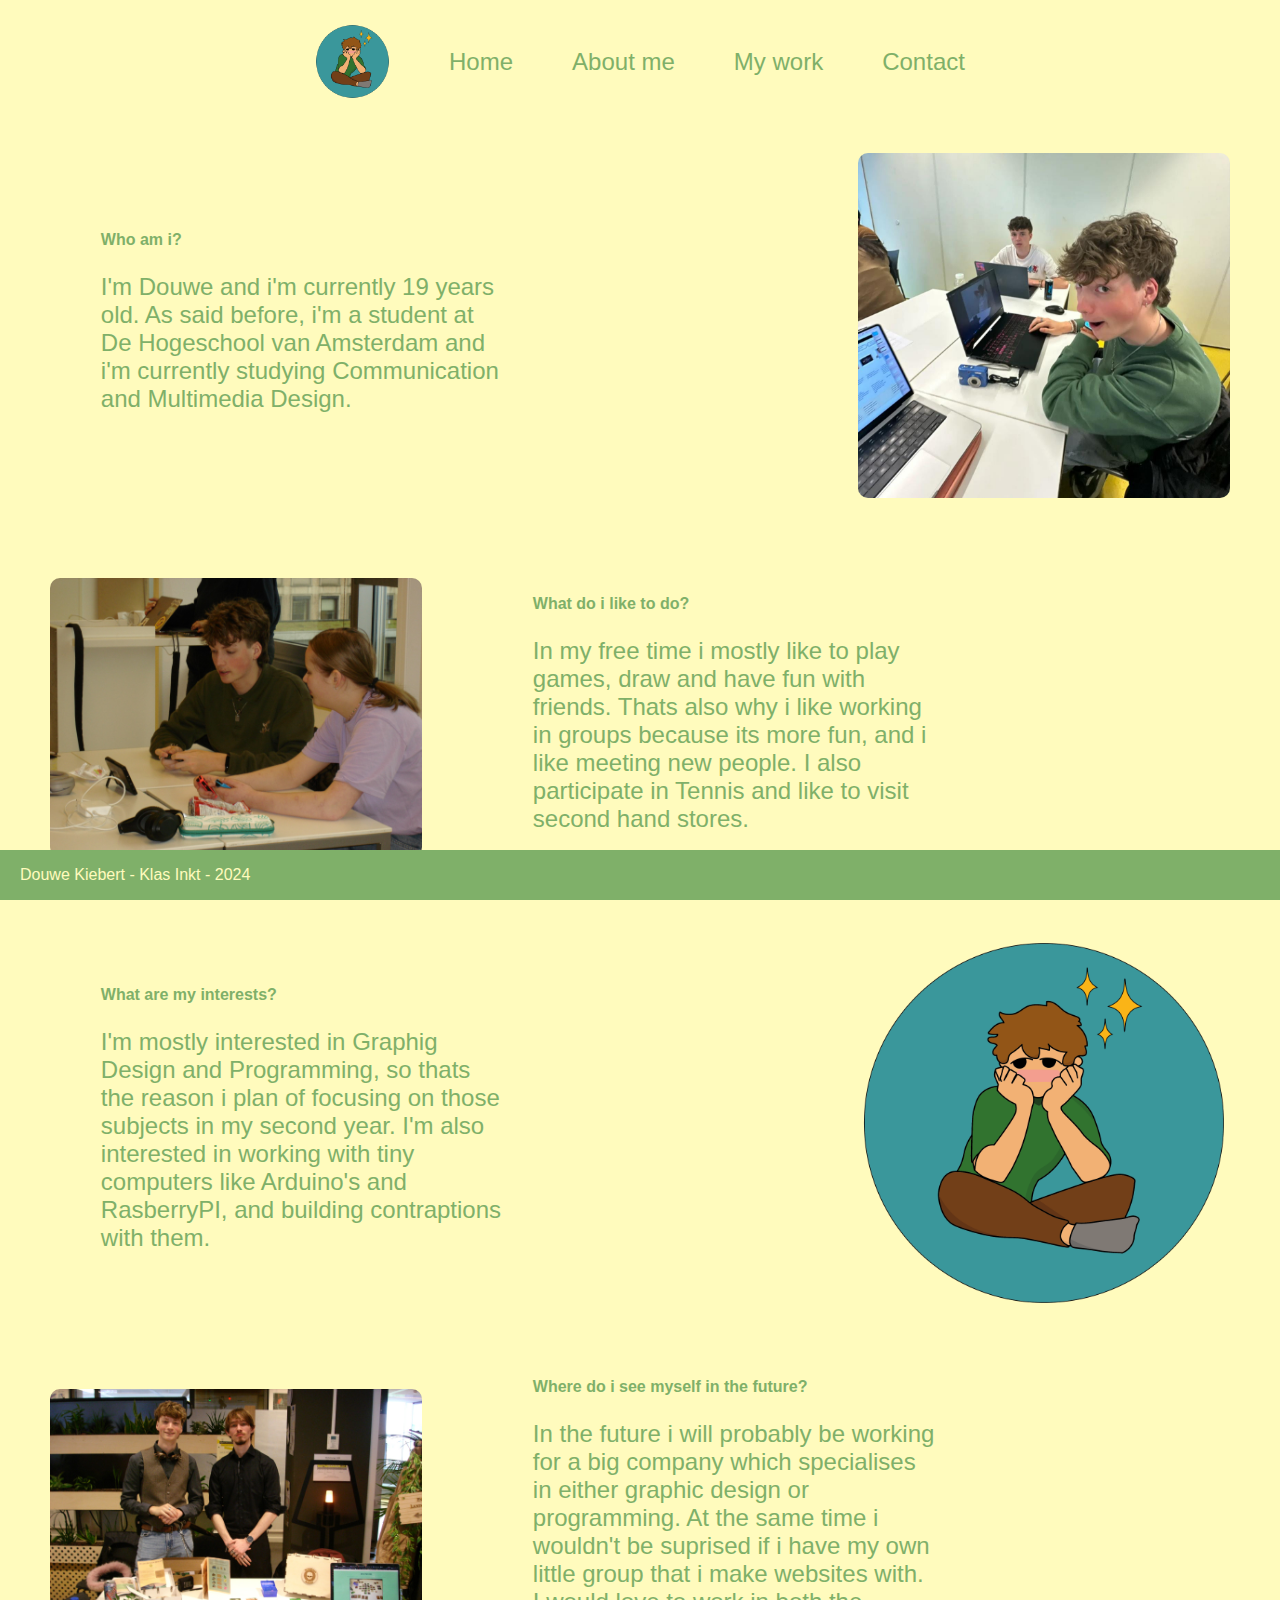
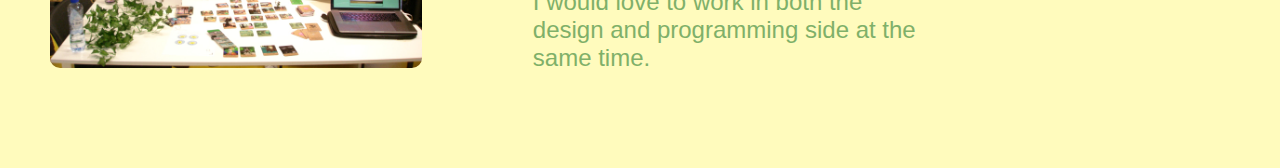
==== about.html @ fb81158d "Add files via upload" ====
<!DOCTYPE html>
<html lang="en">
  <head>
    <meta charset="UTF-8" />
    <meta name="viewport" content="width=device-width, initial-scale=1.0" />
    <link rel="stylesheet" href="styles/styles.css" />
    <link rel="website-icon" href="images/lil-guy.png" />
    <script src="script/javascript.js" defer></script>
    <title>Portofolio</title>
  </head>
  <body>
    <header>
      <nav>
        <ul>
          <img id="logo" src="images/lil-guy.png" alt="logo" />
          <li><a href="index.html">Home</a></li>
          <li><a href="about.html">About me</a></li>
          <li><a href="work.html">My work</a></li>
          <li><a href="contact.html">Contact</a></li>
        </ul>
      </nav>
    </header>

    <main>
      <section class="left">
        <div>
          <p id="small-text">Who am i?</p>
          <p>
            I'm Douwe and i'm currently 19 years old. As said before, i'm a
            student at De Hogeschool van Amsterdam and i'm currently studying
            Communication and Multimedia Design.
          </p>
        </div>
        <img src="images/funny-face.jpg" alt="funny-face" />
      </section>
      <section class="right">
        <img src="images/playing.jpg" alt="playing a game" />
        <div>
          <p id="small-text">What do i like to do?</p>
          <p>
            In my free time i mostly like to play games, draw and have fun with
            friends. Thats also why i like working in groups because its more
            fun, and i like meeting new people. I also participate in Tennis and
            like to visit second hand stores.
          </p>
        </div>
      </section>
      <section class="left">
        <div>
          <p id="small-text">What are my interests?</p>
          <p>
            I'm mostly interested in Graphig Design and Programming, so thats
            the reason i plan of focusing on those subjects in my second year.
            I'm also interested in working with tiny computers like Arduino's
            and RasberryPI, and building contraptions with them.
          </p>
        </div>
        <img src="images/lil-guy.png" alt="drawing  " />
      </section>
      <section class="right">
        <img src="images/expositie.jpg" alt="" />
        <div>
          <p id="small-text">Where do i see myself in the future?</p>
          <p>
            In the future i will probably be working for a big company which
            specialises in either graphic design or programming. At the same
            time i wouldn't be suprised if i have my own little group that i
            make websites with. I would love to work in both the design and
            programming side at the same time.
          </p>
        </div>
      </section>
    </main>

    <footer>
      <p>Douwe Kiebert - Klas Inkt - 2024</p>
    </footer>
  </body>
</html>
---- styles/styles.css ----
* {
    font-family: Arial, Helvetica, sans-serif;
    text-decoration: none;
}

body{
    margin: 0;
    padding: 0;
    background-color: #FFFBBD;
    color: #7FB069;
}

nav ul {
    list-style: none;
    font-size: 1.5em;
    display: flex;
    justify-content: space-evenly;
    align-items: center;
    padding-left: 20%;
    padding-right: 20%;
    position: sticky;
}

main img {
    margin: 5%;
    border-radius: 10px;
    margin-top: 40px;
}

main div p, main section p {
    font-size: 1.5em;
    margin-left: 10%;
    width: 50%;
}

main section img {
    height: 10% ;
    width: 30%;
    margin: 30px;
}

section {
    margin: 20px;
}

footer {
    display: flex;
    justify-content: flex-start;
    padding-left: 20px;
    background-color: #7FB069;
    color: #FFFBBD;
    height: auto;
    position: sticky;
    bottom: 0;
    width: auto;
}

main ul li div div a {
    font-size: 1.5em;
}

#logo {
    height: 75px;
    margin: 0;
    padding: 0;
}

#small-text {
    font-weight: bold;
    font-size: 1em;
}

#unfinished {
    font-size: 10em;
}

.right {
    display: flex;
    justify-content: flex-start;
    align-items: center;
}

.left {
    display: flex;
    justify-content: flex-end;
    align-items: center;
}

.index-main {
    display: flex;
    justify-content: space-evenly;
    align-items: center;
    height: auto;
}

.index-footer {
    display: flex;
    justify-content: flex-start;
    padding-left: 20px;
    background-color: #7FB069;
    color: #FFFBBD;
    height: auto;
    position: absolute;
    bottom: 0;
    width: 92.2em;
}

.img-list {
    list-style: none;
    padding: 0;
    margin: 0;
}

.img-list li {
    border: 5px solid transparent;
    box-sizing: border-box;
    width: 33.33%;
    height: 23em;
    float: left;
    position: relative;
    cursor: pointer;
}

.img-list img {
    max-width: 100%;
    vertical-align: middle;
    max-height: 50%;
}

.container {
    position: relative;
    text-align: center;
    color: white;
  }

.centered {
    position: absolute;
    top: 50%;
    left: 50%;
    transform: translate(-50%, -50%);
}

.contact-text {
    font-weight: bold;
}

a:link {color: #7FB069;}  
a:visited {color: #7FB069;}  
a:hover {
    color: black;
    transition: all 500ms ease;
}
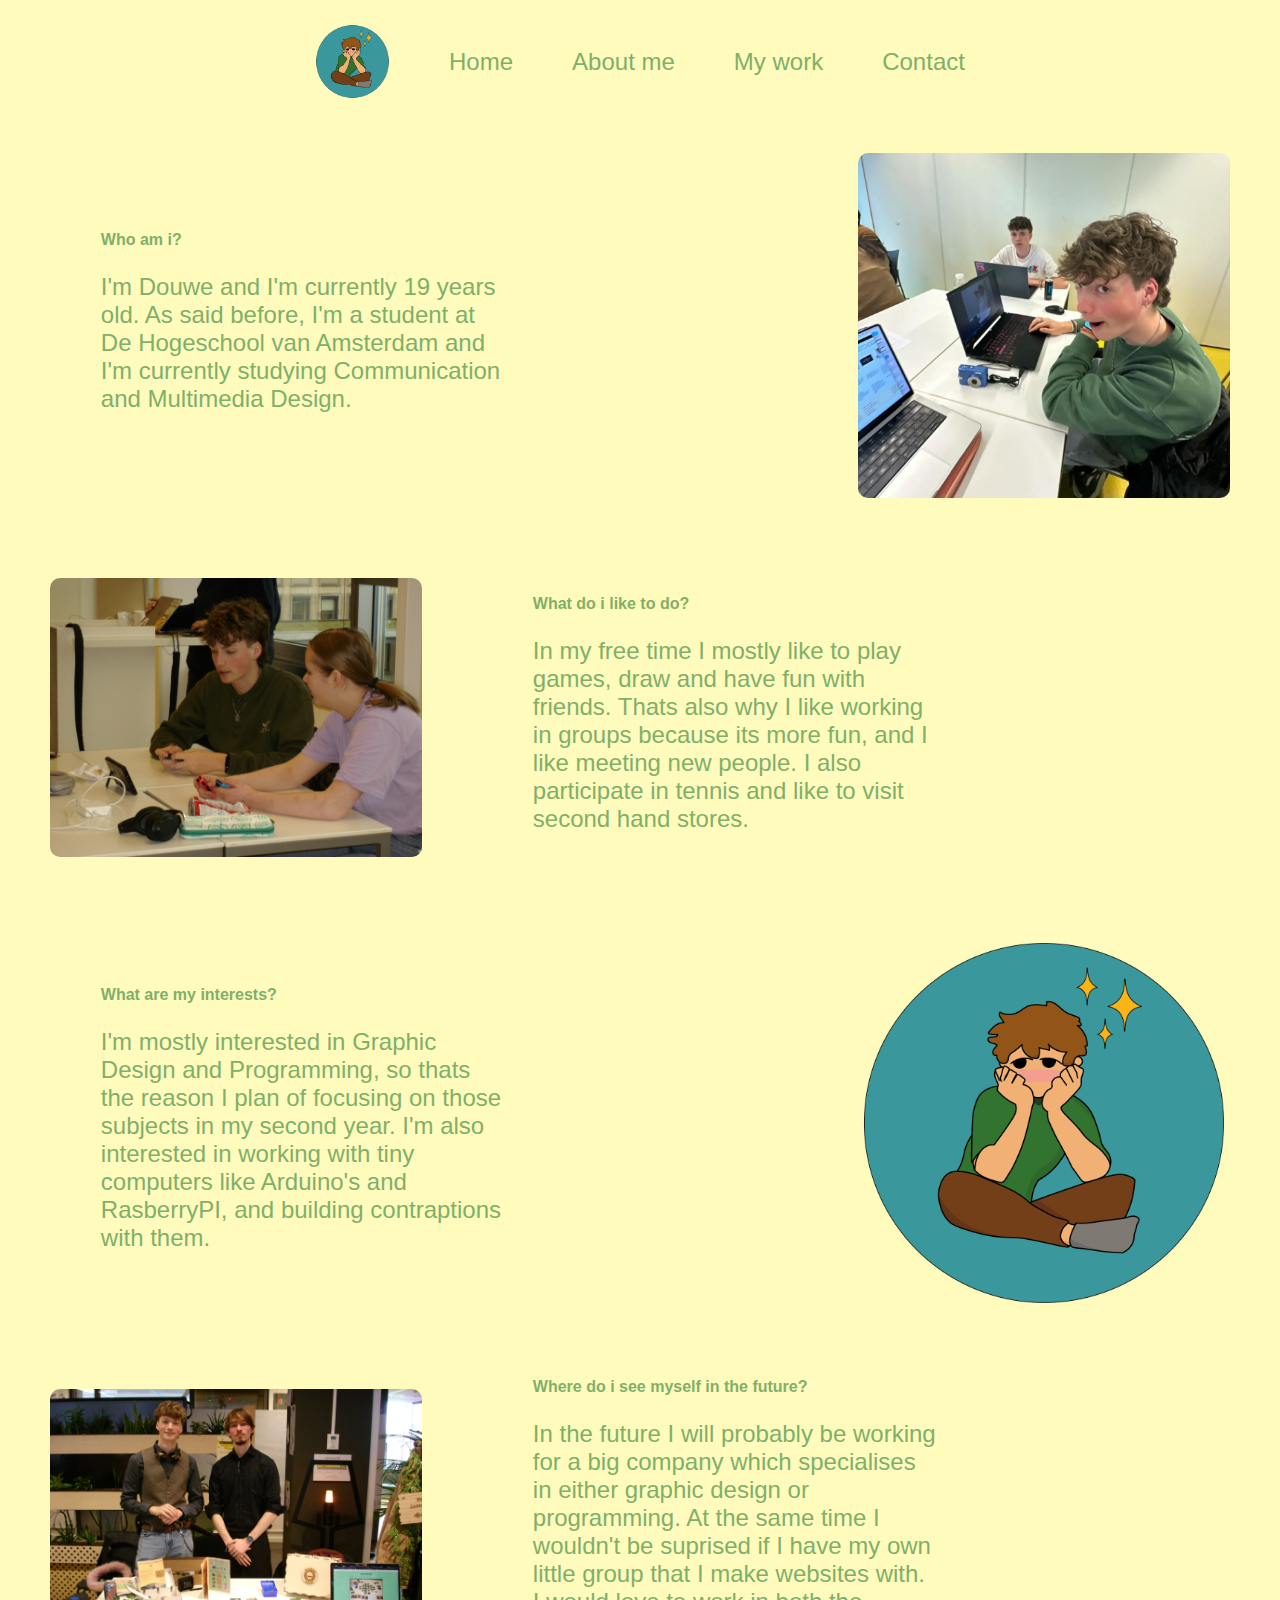
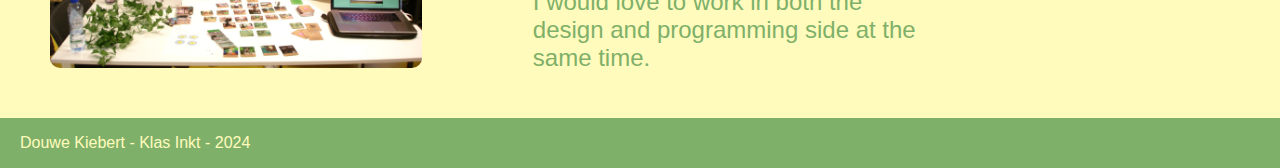
==== commit 25242f11: "Add files via upload" ====
--- a/about.html
+++ b/about.html
@@ -26,8 +26,8 @@
         <div>
           <p id="small-text">Who am i?</p>
           <p>
-            I'm Douwe and i'm currently 19 years old. As said before, i'm a
-            student at De Hogeschool van Amsterdam and i'm currently studying
+            I'm Douwe and I'm currently 19 years old. As said before, I'm a
+            student at De Hogeschool van Amsterdam and I'm currently studying
             Communication and Multimedia Design.
           </p>
         </div>
@@ -38,9 +38,9 @@
         <div>
           <p id="small-text">What do i like to do?</p>
           <p>
-            In my free time i mostly like to play games, draw and have fun with
-            friends. Thats also why i like working in groups because its more
-            fun, and i like meeting new people. I also participate in Tennis and
+            In my free time I mostly like to play games, draw and have fun with
+            friends. Thats also why I like working in groups because its more
+            fun, and I like meeting new people. I also participate in tennis and
             like to visit second hand stores.
           </p>
         </div>
@@ -49,8 +49,8 @@
         <div>
           <p id="small-text">What are my interests?</p>
           <p>
-            I'm mostly interested in Graphig Design and Programming, so thats
-            the reason i plan of focusing on those subjects in my second year.
+            I'm mostly interested in Graphic Design and Programming, so thats
+            the reason I plan of focusing on those subjects in my second year.
             I'm also interested in working with tiny computers like Arduino's
             and RasberryPI, and building contraptions with them.
           </p>
@@ -62,9 +62,9 @@
         <div>
           <p id="small-text">Where do i see myself in the future?</p>
           <p>
-            In the future i will probably be working for a big company which
+            In the future I will probably be working for a big company which
             specialises in either graphic design or programming. At the same
-            time i wouldn't be suprised if i have my own little group that i
+            time I wouldn't be suprised if I have my own little group that I
             make websites with. I would love to work in both the design and
             programming side at the same time.
           </p>
--- a/styles/styles.css
+++ b/styles/styles.css
@@ -1,6 +1,11 @@
 * {
     font-family: Arial, Helvetica, sans-serif;
     text-decoration: none;
+}
+
+html, body {
+    max-width: 100%;
+    overflow-x: hidden;
 }
 
 body{
@@ -52,7 +57,7 @@
     height: auto;
     position: sticky;
     bottom: 0;
-    width: auto;
+    width: 100%;
 }
 
 main ul li div div a {
@@ -102,7 +107,7 @@
     height: auto;
     position: absolute;
     bottom: 0;
-    width: 92.2em;
+    width: 100%;
 }
 
 .img-list {
@@ -114,7 +119,7 @@
 .img-list li {
     border: 5px solid transparent;
     box-sizing: border-box;
-    width: 33.33%;
+    width: 33%;
     height: 23em;
     float: left;
     position: relative;
